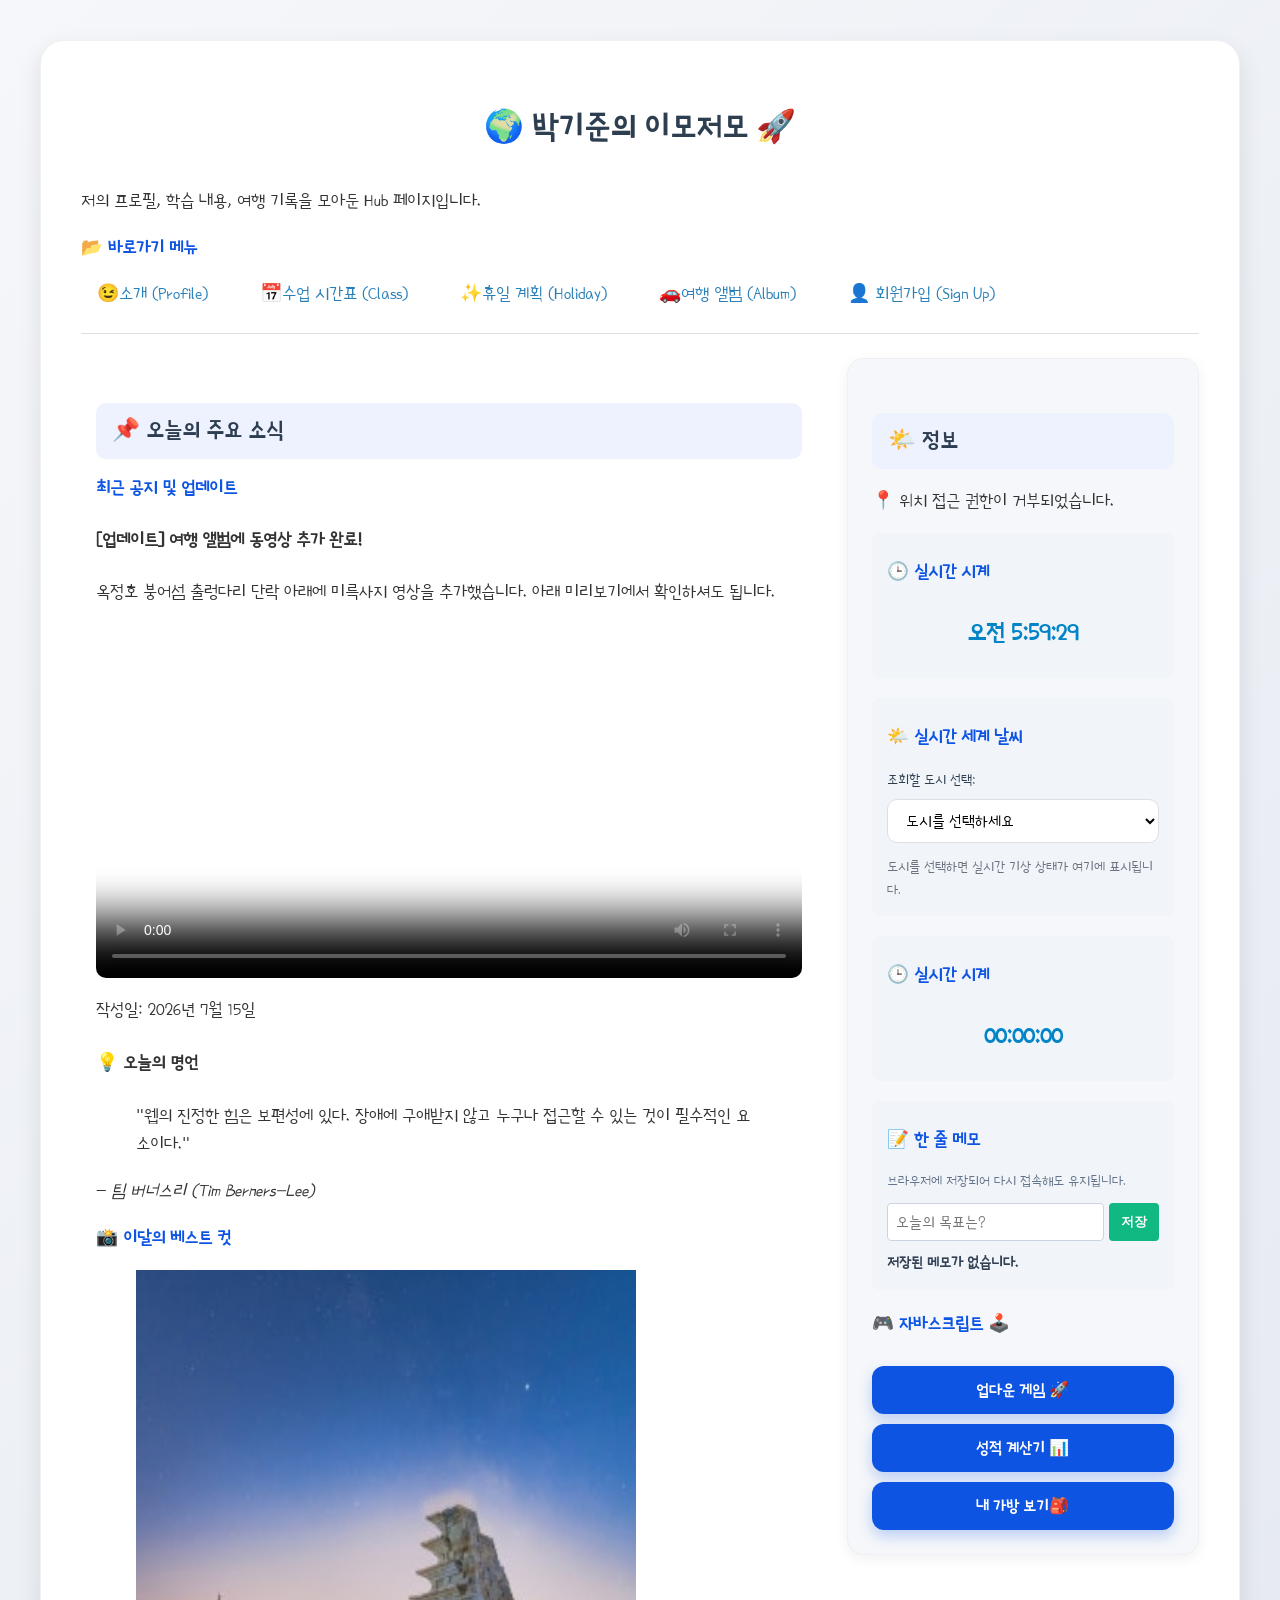
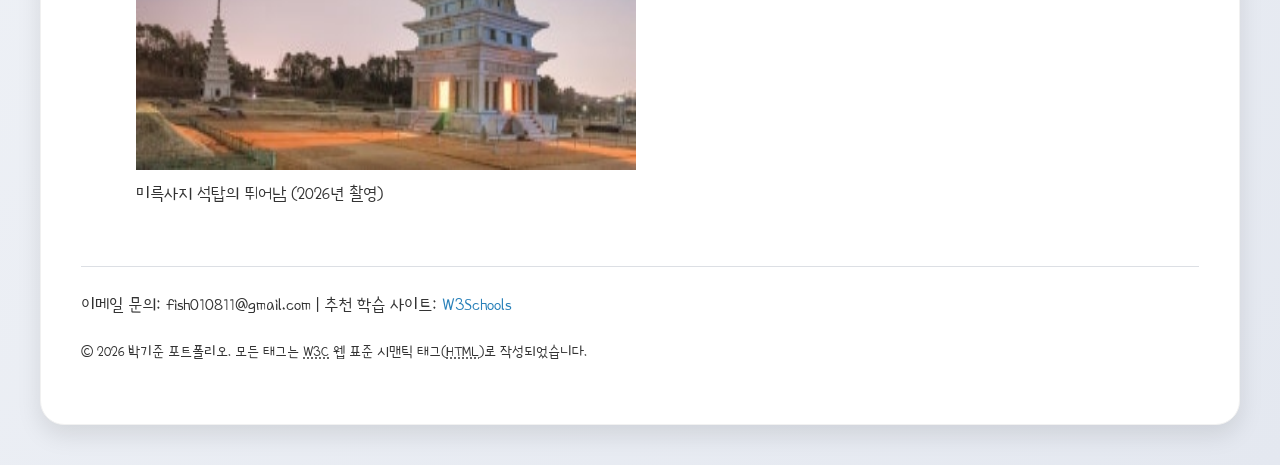
==== html/index(new).html @ 0b04839f "수정" ====
<!DOCTYPE html>
<html lang="ko">
<head>
    <meta charset="UTF-8">
    <meta name="viewport" content="width=device-width, initial-scale=1.0">
    <title>나의 개인 포털 메인</title>
    <!-- style.css 로드 -->
    <link rel="stylesheet" href="../css/style.css">
</head>
<body>
    <div class="container">
        <!-- 상단 헤더 영역 -->
        <header>
            <h1>🌍 박기준의 이모저모 🚀</h1>
            <p>저의 프로필, 학습 내용, 여행 기록을 모아둔 Hub 페이지입니다.</p>
        </header>

        <!-- 상단 내비게이션 바로가기 -->
        <nav>
            <h3>📂 바로가기 메뉴</h3>
            <ul>
                <li><a href="myProfile.html">😉소개 (Profile)</a></li>
                <li><a href="myClass.html">📅수업 시간표 (Class)</a></li>
                <li><a href="myHoliday.html">✨휴일 계획 (Holiday)</a></li>
                <li><a href="myTrip.html">🚗여행 앨범 (Album)</a></li>
                <li><a href="signUp.html">👤 회원가입 (Sign Up)</a></li>
            </ul>
        </nav>

        <hr>

        <div class="content-wrapper">
            <!-- 메인 컨텐츠 영역 (좌측 70% 비율) -->
            <main>
                <h2>📌 오늘의 주요 소식</h2>

                <!-- 공지 및 명언 섹션 -->
                <section>
                    <h3>최근 공지 및 업데이트</h3>
                    <article>
                        <h4>[업데이트] 여행 앨범에 동영상 추가 완료!</h4>
                        <p>옥정호 붕어섬 출렁다리 단락 아래에 미륵사지 영상을 추가했습니다. 아래 미리보기에서 확인하셔도 됩니다.</p>
                        <video width="100%" controls poster="https://placehold.co/600x300/e2e8f0/64748b?text=Video+Preview">
                            <source src="../media/미륵사지 석탑 영상.mp4" type="video/mp4">
                        </video>
                        <p>작성일: <time datetime="2026-07-15">2026년 7월 15일</time></p>
                    </article>

                    <article>
                        <h4>💡 오늘의 명언</h4>
                        <blockquote cite="https://ko.wikipedia.org/wiki/팀_버너스리">
                            "웹의 진정한 힘은 보편성에 있다. 장애에 구애받지 않고 누구나 접근할 수 있는 것이 필수적인 요소이다."
                        </blockquote>
                        <p>- <cite>팀 버너스리 (Tim Berners-Lee)</cite></p>
                    </article>
                </section>

                <!-- 베스트 컷 섹션 -->
                <section>
                    <h3>📸 이달의 베스트 컷</h3>
                    <figure>
                        <img src="../media/미륵사지 석탑.jpeg" width="500" height="500" alt="미륵사지 석탑" onerror="this.src='https://placehold.co/300x150/e2e8f0/64748b?text=%EB%AF%B8%EB%A5%B5%EC%82%AC%EC%A7%80+%EC%84%9D%ED%83%91'">
                        <figcaption>미륵사지 석탑의 뛰어남 (2026년 촬영)</figcaption>
                    </figure>
                </section>
            </main>

            <!-- 우측 사이드바 영역 (우측 30% 비율) -->
            <aside>
                <h2>🌤️ 정보</h2>
                <p id="ip-location">📍 위치 정보를 불러오는 중...</p>
 
                <section style="margin-bottom: 20px; padding: 15px; background-color: #f1f5f9; border-radius: 8px;">
                    <h3>🕒 실시간 시계</h3>
                    <div id="clock-display" style="font-size: 1.5rem; font-weight: bold; color: #0284c7; text-align: center; padding: 10px 0;">
                        00:00:00
                    </div>
                </section>

                <!-- [핵심 과제 스펙] 실시간 세계 날씨 select 및 결과 weather-box 배치 -->
                <section style="margin-bottom: 20px; padding: 15px; background-color: #f1f5f9; border-radius: 8px;">
                    <h3>🌤️ 실시간 세계 날씨</h3>
                    <label for="city-select" style="margin-bottom: 8px; font-size: 0.9rem;">조회할 도시 선택:</label>
                    <select id="city-select" style="margin-bottom: 12px;">
                        <option value="none">도시를 선택하세요</option>
                        <option value="37.56,126.97">대한민국 서울 🇰🇷</option>
                        <option value="35.67,139.65">일본 도쿄 🇯🇵</option>
                        <option value="48.85,2.35">프랑스 파리 🇫🇷</option>
                    </select>
                    <!-- realtimeInfo.js 모듈에 의해 카드가 동적으로 주입되는 렌더링 영역 -->
                    <div id="weather-box">
                        <p style="font-size: 0.9rem; color: var(--sub-text-color); margin: 0;">도시를 선택하면 실시간 기상 상태가 여기에 표시됩니다.</p>
                    </div>
                </section>

                <!-- 실시간 디지털 시계 (Timer API) -->
                <section style="margin-bottom: 20px; padding: 15px; background-color: #f1f5f9; border-radius: 8px;">
                    <h3>🕒 실시간 시계</h3>
                    <div id="clock-display" style="font-size: 1.5rem; font-weight: bold; color: #0284c7; text-align: center; padding: 10px 0;">
                        00:00:00
                    </div>
                </section>

                <!-- 자동 유지 메모장 (LocalStorage API) -->
                <section style="margin-bottom: 20px; padding: 15px; background-color: #f1f5f9; border-radius: 8px;">
                    <h3>📝 한 줄 메모</h3>
                    <p style="font-size: 0.85rem; color: #64748b; margin-bottom: 10px;">브라우저에 저장되어 다시 접속해도 유지됩니다.</p>
                    <div style="display: flex; gap: 5px;">
                        <input type="text" id="memoInput" placeholder="오늘의 목표는?" style="flex: 1; padding: 8px; border: 1px solid #cbd5e1; border-radius: 4px;">
                        <button onclick="saveMemo()" style="padding: 8px 12px; background-color: #10b981; color: white; border: none; border-radius: 4px; cursor: pointer; font-weight: bold;">저장</button>
                    </div>
                    <div id="memoResult" style="margin-top: 10px; font-size: 0.95rem; font-weight: bold; color: #334155;">
                        메모가 없습니다.
                    </div>
                </section>

                <!-- 자바스크립트 미니게임 실행 버튼 영역 -->
                <section class="game-area">
                    <h3>🎮 자바스크립트 🕹️</h3>
                    <button class="btn-submit" onclick="startGame()">업다운 게임 🚀</button>
                    <button class="btn-submit" onclick="checkGrade()">성적 계산기 📊</button>
                    <button class="btn-submit" onclick="showMyBag()">내 가방 보기🎒</button>
                </section>
            </aside>
        </div>

        <hr>

        <!-- 하단 푸터 영역 -->
        <footer>
            <p>이메일 문의: fish010811@gmail.com | 추천 학습 사이트: <a href="https://www.w3schools.com" target="_blank">W3Schools</a></p>
            <p><small>© 2026 박기준 포트폴리오. 모든 태그는 <abbr title="World Wide Web Consortium">W3C</abbr> 웹 표준 시맨틱 태그(<abbr title="HyperText Markup Language">HTML</abbr>)로 작성되었습니다.</small></p>
        </footer>
    </div>

    <!-- 미니게임 스크립트 로드 (기존 스냅샷과 동일하게 유지) -->
    <script src="../script/upDown.js"></script>
    <script src="../script/grade.js"></script>
    <script src="../script/bag.js"></script>

    <!-- 
      [과제 핵심 스펙] 자바스크립트 ES6 모듈 로드 
      ※ realtimeInfo.js 파일이 html 파일과 동일한 폴더에 있으면 'realtimeInfo.js'로 호출하고,
         script 폴더 내에 별도로 있다면 '../script/realtimeInfo.js'로 유연하게 맞춰주시면 됩니다!
    -->
    <script type="module" src="../script/realtimeInfo.js"></script>

    <!-- 한 줄 메모 및 실시간 초단위 시계 제어 스크립트 -->
    <script>
        // 1. 실시간 시계 기능 (Timer API)
        function updateClock() {
            const now = new Date();
            const timeString = now.toLocaleTimeString('ko-KR');
            const clockEl = document.getElementById('clock-display');
            if (clockEl) {
                clockEl.textContent = timeString;
            }
        }
        // 1초마다 시계 업데이트 실행
        setInterval(updateClock, 1000);
        updateClock(); // 초기 즉시 반영 실행

        // 2. 한 줄 메모장 기능 (Web Storage API)
        function saveMemo() {
            const memoInput = document.getElementById('memoInput');
            if (!memoInput) return;

            const memo = memoInput.value;
            if (memo.trim() === '') {
                // 경고창 전용 모달 대응 안전가드
                alert('메모 내용을 입력해주세요!');
                return;
            }
            // 브라우저 LocalStorage에 영구 저장
            localStorage.setItem('myPortalMemo', memo);
            displayMemo();
        }

        function displayMemo() {
            const savedMemo = localStorage.getItem('myPortalMemo');
            const resultDiv = document.getElementById('memoResult');
            const memoInput = document.getElementById('memoInput');

            if (resultDiv) {
                if (savedMemo) {
                    resultDiv.innerHTML = `📌 <span style="color: #e11d48;">${savedMemo}</span>`;
                    if (memoInput) memoInput.value = ''; // 저장 성공 후 필드 비우기
                } else {
                    resultDiv.innerHTML = '저장된 메모가 없습니다.';
                }
            }
        }

        // DOM 로드 완료 시 자동으로 로컬스토리지에서 메모 복원
        window.addEventListener('load', displayMemo);

        // 3. 브라우저 Geolocation API 기반 정확한 위치 표시
        //    (GPS/Wi-Fi 기반이라 IP 위치보다 정확하지만, 사용자의 허용이 필요합니다)
        function showLocationError(msg) {
            document.getElementById('ip-location').textContent = '📍 ' + msg;
        }
 
        if (!navigator.geolocation) {
            showLocationError('이 브라우저는 위치 정보 기능을 지원하지 않습니다.');
        } else {
            document.getElementById('ip-location').textContent = '📍 위치 정보를 요청하는 중... (팝업에서 허용을 눌러주세요)';
 
            navigator.geolocation.getCurrentPosition(
                function (position) {
                    const lat = position.coords.latitude;
                    const lon = position.coords.longitude;
 
                    // 좌표 -> 주소 변환 (역지오코딩, BigDataCloud 무료 API, 키 불필요)
                    fetch(`https://api.bigdatacloud.net/data/reverse-geocode-client?latitude=${lat}&longitude=${lon}&localityLanguage=ko`)
                        .then(res => res.json())
                        .then(data => {
                            const city = data.city || data.locality || '';
                            const region = data.principalSubdivision || '';
                            const country = data.countryName || '';
                            document.getElementById('ip-location').textContent =
                                `📍 현재 위치: ${country} ${region} ${city}`;
                        })
                        .catch(() => {
                            // 주소 변환 실패 시 좌표라도 표시
                            document.getElementById('ip-location').textContent =
                                `📍 현재 좌표: 위도 ${lat.toFixed(4)}, 경도 ${lon.toFixed(4)}`;
                        });
                },
                function (error) {
                    // 사용자가 거부했거나 위치를 가져올 수 없는 경우
                    switch (error.code) {
                        case error.PERMISSION_DENIED:
                            showLocationError('위치 접근 권한이 거부되었습니다.');
                            break;
                        case error.POSITION_UNAVAILABLE:
                            showLocationError('위치 정보를 사용할 수 없습니다.');
                            break;
                        case error.TIMEOUT:
                            showLocationError('위치 요청 시간이 초과되었습니다.');
                            break;
                        default:
                            showLocationError('위치 정보를 가져오지 못했습니다.');
                    }
                },
                { enableHighAccuracy: true, timeout: 8000, maximumAge: 0 }
            );
        }
    </script>
</body>
</html>
---- css/style.css ----
/* ==========================================================================
   [미션 1] 전역 스타일 & 변수 (CSS 기초)
   ========================================================================== */
@import url('https://fonts.googleapis.com/css2?family=Poor+Story&display=swap');

:root {
    --primary-color: #0d54e3;
    --primary-rgb: 13, 84, 227;        /* rgba(var(--primary-rgb), 0.x) 형태로 활용 */
    --primary-light: #eef2ff;
    --main-text-color: #333;
    --sub-text-color: #6b7280;
    --bg-color: #f5f7fa;
    --accent-color: #2c3e50;
    --input-border: #dcdfe4;
    --input-focus: #3b82f6;
    --table-zebra: #f9f9f9;
    --success-color: #12876f;
    --danger-color: #e74c3c;
    --nav-accent: #16a085;             /* 내비게이션 전용 포인트(청록) */
    --shadow: 0 4px 14px rgba(0, 0, 0, 0.06);
    --shadow-hover: 0 10px 24px rgba(0, 0, 0, 0.1);
    --radius: 16px;
}

* { box-sizing: border-box; }

html { scroll-behavior: smooth; } /* 앵커 이동 시 부드러운 스크롤 */

body {
    font-family: 'Poor Story', sans-serif;
    line-height: 1.6;
    color: var(--main-text-color);
    background: linear-gradient(135deg, #f5f7fa 0%, #e4e8f0 100%);
    font-size: 18px;
    margin: 0;
}

h1 {
    color: var(--accent-color);
    font-size: 2rem;
    text-align: center;
    padding-bottom: 12px;
}

h2 {
    color: var(--accent-color);
    font-size: 1.4rem;
    background-color: var(--primary-light);
    padding: 10px 16px;
    border-radius: 10px;
    margin: 30px 0 15px 0;
}

h3 {
    color: var(--primary-color);
    font-size: 1.1rem;
    margin-top: 10px;
}

a {
    color: #2980b9;
    text-decoration: none;
    transition: 0.3s;
}
a:hover { color: var(--primary-color); text-decoration: underline; }

hr {
    border: none;
    border-top: 1px solid var(--input-border);
    margin: 24px 0;
}

/* ==========================================================================
   [미션 2] 박스 모델 & 레이아웃 - 카드형 UI
   ========================================================================== */
.container {
    max-width: 1200px;
    margin: 40px auto;
    padding: 40px;
    background-color: #fff;
    border-radius: 24px;
    box-shadow: var(--shadow-hover);
    border: 1px solid #f1f1f1;
}

.section-box, .trip-card {
    background-color: #f9fafb;
    border: 1px solid #eef0f3;
    border-radius: var(--radius);
    padding: 20px 22px;
    margin-bottom: 18px;
}

.section-box > h3, .trip-card > h3 {
    display: flex;
    align-items: center;
    gap: 8px;
    margin-top: 0;
    margin-bottom: 12px;
}

/* 이미지/영상이 HTML width 속성과 상관없이 부모(카드) 폭에 맞게 자동으로 줄어들도록 처리 */
.trip-card img,
video {
    max-width: 100%;
    height: auto;
    border-radius: 10px;
    display: block;
}

.trip-card {
    text-align: center;   /* 이미지+캡션 텍스트를 카드 중앙 정렬 */
}

.tag {
    display: inline-block;
    padding: 4px 12px;
    border-radius: 999px;
    font-size: 0.8rem;
    background-color: var(--primary-light);
    color: var(--primary-color);
}
.tag[data-status="완료"] { background-color: #e6f7f1; color: var(--success-color); }
.tag[data-status="예정"] { background-color: #fdecea; color: var(--danger-color); }

table {
    width: 100%;
    border-collapse: collapse;
    margin-top: 16px;
    border-radius: 12px;
    overflow: hidden;
    box-shadow: var(--shadow);
}
th, td { padding: 12px; border: 1px solid #eee; }
th { background-color: var(--accent-color); color: #fff; font-weight: normal; }
tbody tr:nth-child(even) { background-color: var(--table-zebra); }
tbody tr:hover { background-color: var(--primary-light); }

/* ==========================================================================
   [미션 3] 회원가입 폼 - 필박스 스타일
   ========================================================================== */
fieldset {
    background-color: #f9fafb;
    border: 1px solid #eef0f3;
    border-radius: var(--radius);
    padding: 22px;
    margin-bottom: 18px;
}
legend {
    padding: 0 10px;
    font-weight: bold;
    color: var(--primary-color);
}

label {
    display: block;
    margin: 12px 0 6px;
    font-size: 0.95rem;
    color: var(--accent-color);
}

input[type="text"], input[type="password"], input[type="date"], select, textarea {
    width: 100%;
    padding: 12px 14px;
    border: 1px solid var(--input-border);
    border-radius: 10px;
    background-color: #fff;
    font-family: inherit;
    font-size: 1rem;
    transition: border-color 0.25s, box-shadow 0.25s;
}

input:focus, select:focus, textarea:focus {
    border-color: var(--input-focus);
    outline: none;
    box-shadow: 0 0 0 3px rgba(59, 130, 246, 0.15);
}

input[type="checkbox"], input[type="radio"] {
    width: auto;
    accent-color: var(--primary-color);
    margin-right: 6px;
}

textarea { resize: vertical; min-height: 90px; }

.btn-submit, .btn-reset {
    padding: 14px 26px;
    border: none;
    border-radius: 12px;
    cursor: pointer;
    font-weight: bold;
    font-family: inherit;
    font-size: 1rem;
    transition: all 0.25s ease;      /* 미션3/6 중복분 통합 */
}

.btn-submit {
    background-color: var(--primary-color);
    color: #fff;
    box-shadow: 0 6px 14px rgba(var(--primary-rgb), 0.25); /* 변수와 색이 항상 동기화되도록 수정 */
}
.btn-submit:hover { background-color: var(--success-color); }
.btn-submit:active { transform: scale(0.97); }

.btn-reset {
    background-color: #e2e8f0;
    color: var(--main-text-color);
}
.btn-reset:hover { background-color: #cbd5e1; }

.btn-submit + .btn-reset, .btn-reset + .btn-submit { margin-left: 10px; }

/* 사이드바 미니게임 버튼 영역 - 세로로 쌓고 폭을 꽉 채움 */
.game-area {
    display: flex;
    flex-direction: column;
    gap: 10px;
}
.game-area h3 { margin-top: 0; }
.game-area .btn-submit { width: 100%; }

/* 키보드 탭 이동 접근성 */
.btn-submit:focus-visible, .btn-reset:focus-visible {
    outline: 2px solid var(--primary-color);
    outline-offset: 2px;
}

/* ==========================================================================
   [미션 4] Flex와 Grid로 레이아웃 잡기 (CSS 심화)
   ========================================================================== */
/* 상단 바로가기 메뉴 (Flexbox 가로 배치) */
nav ul {
    display: flex;
    list-style: none;
    padding: 0;
    gap: 20px;
}

nav a {
    padding: 8px 16px;
    border-radius: 4px;
}

/* 본문(main) + 사이드바(aside) 가로 배치 */
.content-wrapper {
    display: flex;
    gap: 30px;
    align-items: flex-start;
}

main {
    flex: 7;                          /* 전체 폭의 70% */
    padding: 15px;
}

aside {
    flex: 3;                          /* 전체 폭의 30% */
    background-color: var(--bg-color);
    padding: 24px;
    border-radius: var(--radius);
    box-shadow: var(--shadow);
    border: 1px solid #eef0f3;
}

/* 여행지 앨범 3열 바둑판 배치 (Grid) */
.trip-grid-container {
    display: grid;
    grid-template-columns: repeat(3, 1fr);
    gap: 20px;
}

/* ==========================================================================
   [미션 5] 반응형 미디어 쿼리 (768px 이하 태블릿/모바일)
   ========================================================================== */
@media (max-width: 768px) {
    nav ul {
        flex-direction: column;
        gap: 10px;
    }
    .content-wrapper {
        flex-direction: column;
        gap: 20px;
    }
    main, aside {
        width: 100%;
    }
    .trip-grid-container {
        grid-template-columns: 1fr;   /* 3열 -> 1열 */
    }
}

/* 480px 이하 소형 모바일 전용 추가 조정 */
@media (max-width: 480px) {
    .container { padding: 20px; margin: 20px 12px; border-radius: 18px; }
    .btn-submit, .btn-reset { width: 100%; margin: 6px 0 0 0 !important; }
}

/* ==========================================================================
   [미션 6] 부드러운 전환과 애니메이션
   ========================================================================== */
nav a {
    transition: background-color 0.3s ease, color 0.3s ease;
}
nav a:hover {
    background-color: var(--nav-accent);
    color: #fff;
}

.trip-card {
    transition: transform 0.3s ease, box-shadow 0.3s ease;
    animation: fadeInUp 0.6s ease-out both;   /* 카드 등장 애니메이션 */
}
.trip-card:hover {
    transform: translateY(-8px);
    box-shadow: 0 10px 20px rgba(0, 0, 0, 0.15);
}

/* 카드가 순서대로 하나씩 나타나도록 딜레이 부여 (그리드 내 최대 6개 기준) */
.trip-card:nth-child(1) { animation-delay: 0.05s; }
.trip-card:nth-child(2) { animation-delay: 0.15s; }
.trip-card:nth-child(3) { animation-delay: 0.25s; }
.trip-card:nth-child(4) { animation-delay: 0.35s; }
.trip-card:nth-child(5) { animation-delay: 0.45s; }
.trip-card:nth-child(6) { animation-delay: 0.55s; }

@keyframes fadeInUp {
    from { opacity: 0; transform: translateY(20px); }
    to   { opacity: 1; transform: translateY(0); }
}

header h1 {
    animation: fadeInUp 0.8s ease-out forwards;
}

/* 모션에 민감한 사용자를 위한 배려 (접근성) */
@media (prefers-reduced-motion: reduce) {
    * {
        animation-duration: 0.001ms !important;
        animation-iteration-count: 1 !important;
        transition-duration: 0.001ms !important;
    }
}
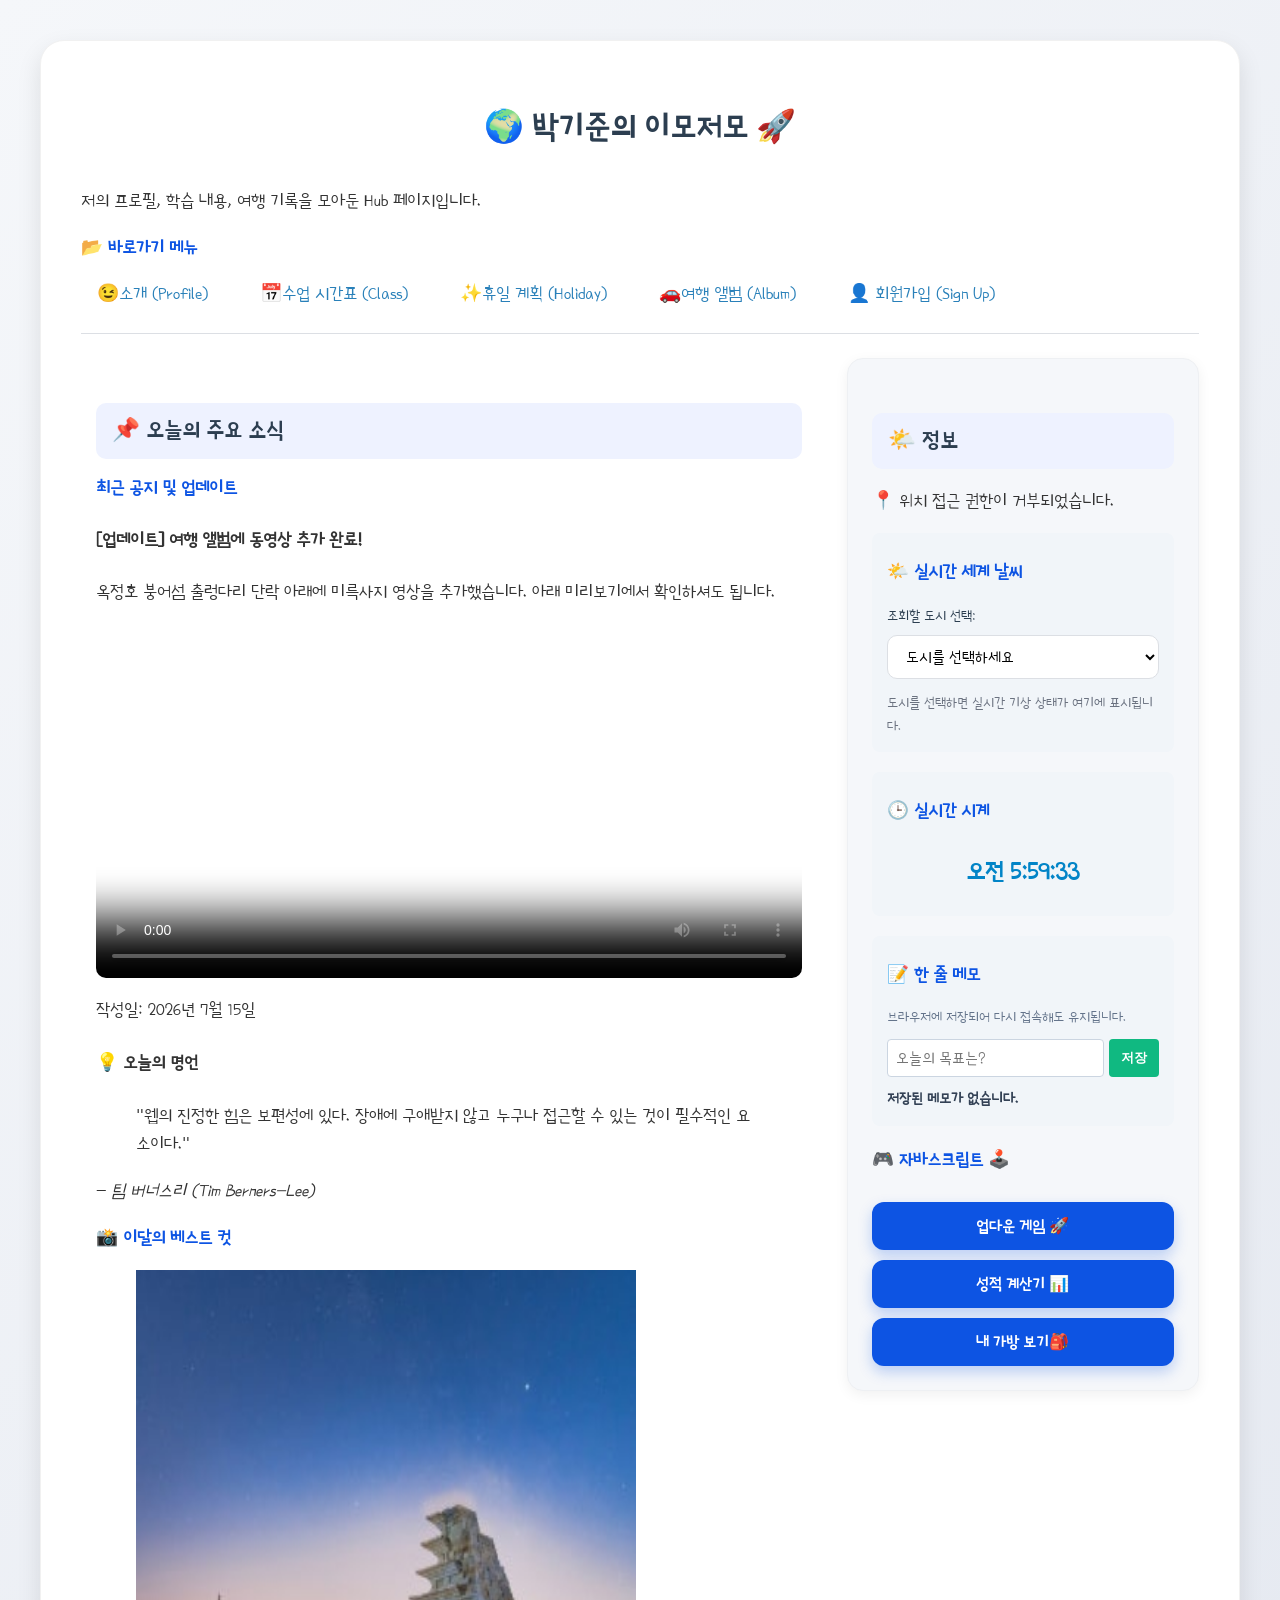
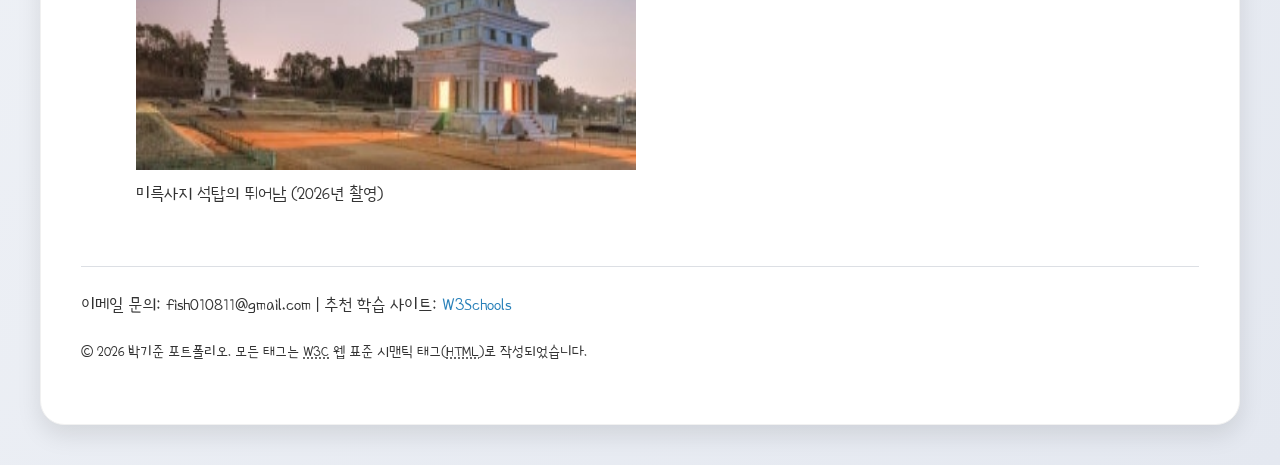
==== commit bda8e87d: "수정" ====
--- a/html/index(new).html
+++ b/html/index(new).html
@@ -69,13 +69,6 @@
             <aside>
                 <h2>🌤️ 정보</h2>
                 <p id="ip-location">📍 위치 정보를 불러오는 중...</p>
- 
-                <section style="margin-bottom: 20px; padding: 15px; background-color: #f1f5f9; border-radius: 8px;">
-                    <h3>🕒 실시간 시계</h3>
-                    <div id="clock-display" style="font-size: 1.5rem; font-weight: bold; color: #0284c7; text-align: center; padding: 10px 0;">
-                        00:00:00
-                    </div>
-                </section>
 
                 <!-- [핵심 과제 스펙] 실시간 세계 날씨 select 및 결과 weather-box 배치 -->
                 <section style="margin-bottom: 20px; padding: 15px; background-color: #f1f5f9; border-radius: 8px;">
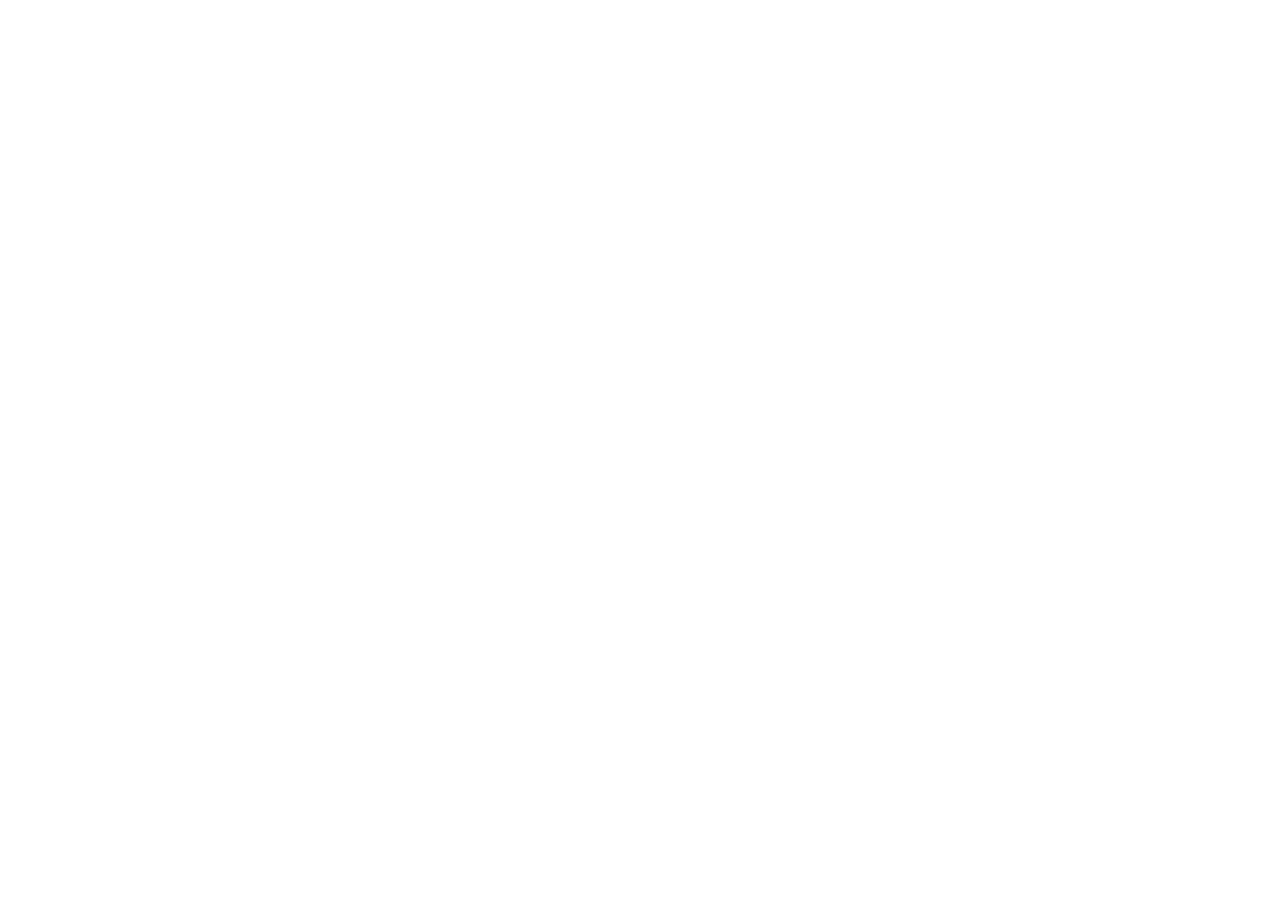
==== commit bc9c7deb: "수정" ====
--- a/html/index(new).html
+++ b/html/index(new).html
@@ -6,6 +6,17 @@
     <title>나의 개인 포털 메인</title>
     <!-- style.css 로드 -->
     <link rel="stylesheet" href="../css/style.css">
+    <script>
+        // HTTP로 접속한 경우 HTTPS로 자동 리다이렉트
+        // (localhost, 127.0.0.1 등 로컬 개발 환경은 예외 처리)
+        if (
+            location.protocol === 'http:' &&
+            location.hostname !== 'localhost' &&
+            location.hostname !== '127.0.0.1'
+        ) {
+            location.replace('https://' + location.host + location.pathname + location.search + location.hash);
+        }
+    </script>
 </head>
 <body>
     <div class="container">
